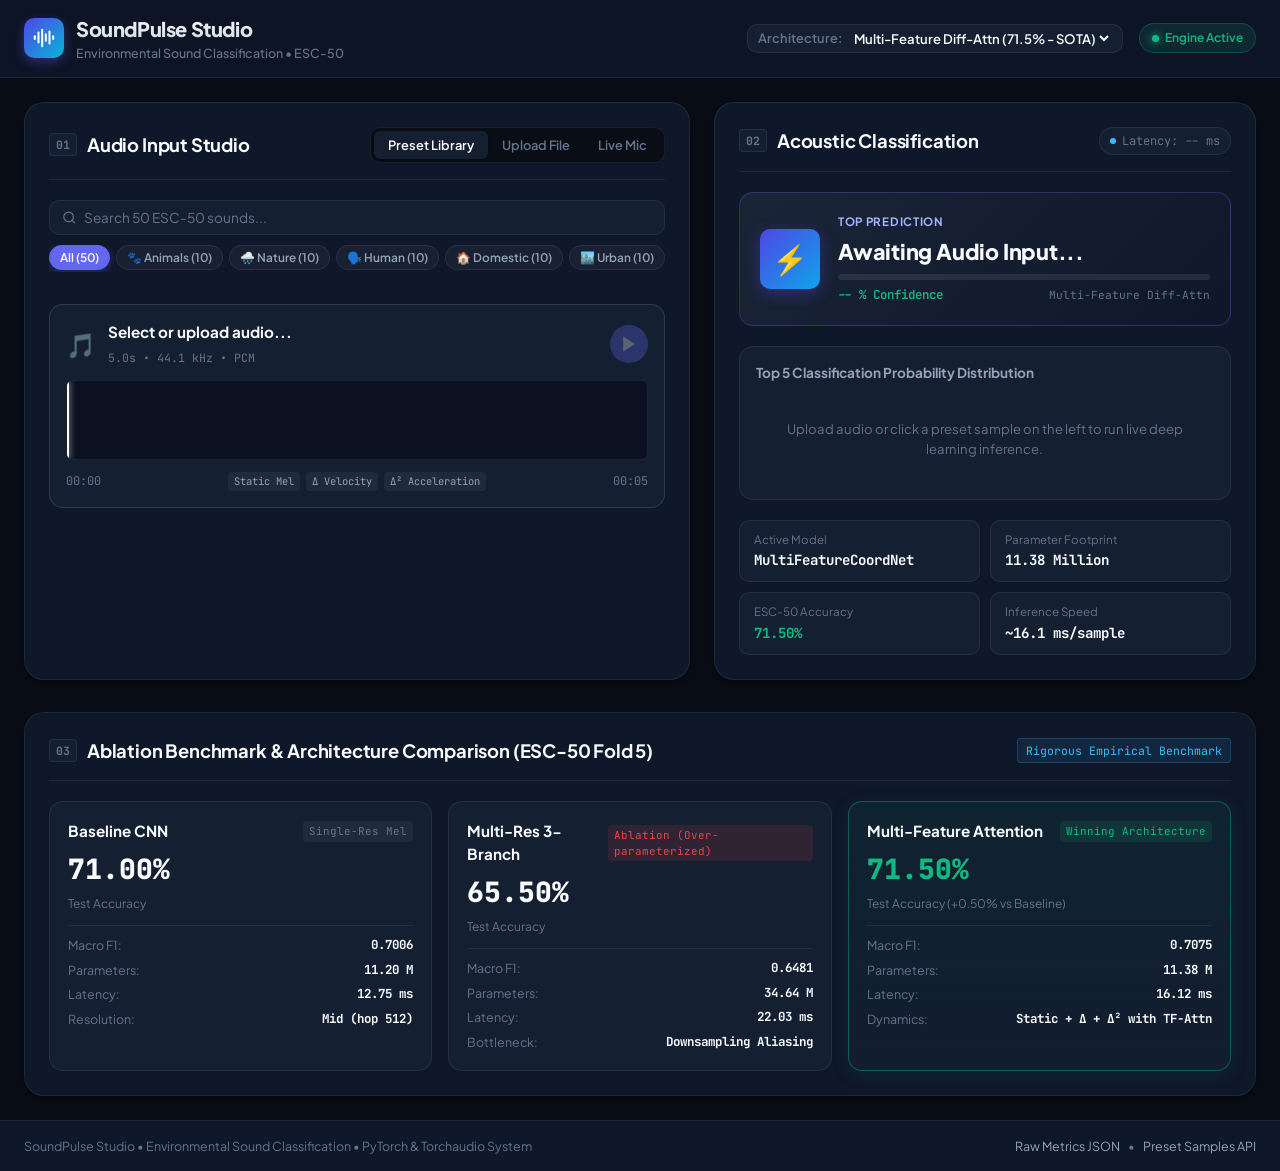
==== public/index.html @ cbf7ad25 "Initial commit: Environmental Sound Classification (ESC-50) with PyTorch & SoundPulse Studio" ====
<!DOCTYPE html>
<html lang="en">
<head>
  <meta charset="UTF-8">
  <meta name="viewport" content="width=device-width, initial-scale=1.0">
  <title>SoundPulse — Environmental Sound Classification</title>
  <meta name="description" content="State-of-the-Art Deep Learning & Signal Processing system for Environmental Sound Classification on ESC-50.">
  <link rel="preconnect" href="https://fonts.googleapis.com">
  <link rel="preconnect" href="https://fonts.gstatic.com" crossorigin>
  <link href="https://fonts.googleapis.com/css2?family=Plus+Jakarta+Sans:wght@400;500;600;700;800&family=JetBrains+Mono:wght@400;500;600&display=swap" rel="stylesheet">
  <link rel="stylesheet" href="style.css">
</head>
<body>
  <!-- Header -->
  <header class="app-header">
    <div class="header-container">
      <div class="brand">
        <div class="brand-icon">
          <svg width="22" height="22" viewBox="0 0 24 24" fill="none" stroke="currentColor" stroke-width="2.2" stroke-linecap="round" stroke-linejoin="round">
            <path d="M2 10v3"></path>
            <path d="M6 6v11"></path>
            <path d="M10 3v18"></path>
            <path d="M14 8v7"></path>
            <path d="M18 5v13"></path>
            <path d="M22 10v3"></path>
          </svg>
        </div>
        <div>
          <h1 class="brand-title">SoundPulse Studio</h1>
          <p class="brand-subtitle">Environmental Sound Classification • ESC-50</p>
        </div>
      </div>

      <div class="header-controls">
        <div class="model-selector-group">
          <label for="modelSelect" class="selector-label">Architecture:</label>
          <select id="modelSelect" class="model-select">
            <option value="multifeature" selected>Multi-Feature Diff-Attn (71.5% - SOTA)</option>
            <option value="baseline">Baseline Single-Res CNN (71.0%)</option>
            <option value="multires">Multi-Res 3-Branch Net (65.5%)</option>
          </select>
        </div>
        <div class="status-pill online">
          <span class="pulse-dot"></span>
          <span>Engine Active</span>
        </div>
      </div>
    </div>
  </header>

  <!-- Main Content -->
  <main class="main-container">
    <!-- Grid Layout -->
    <div class="studio-grid">
      
      <!-- Left Column: Audio Studio & Input -->
      <section class="panel studio-panel">
        <div class="panel-header">
          <div class="panel-title-wrap">
            <span class="panel-badge">01</span>
            <h2>Audio Input Studio</h2>
          </div>
          <div class="tab-pills">
            <button class="tab-btn active" data-tab="presets" id="tabPresetsBtn">Preset Library</button>
            <button class="tab-btn" data-tab="upload" id="tabUploadBtn">Upload File</button>
            <button class="tab-btn" data-tab="mic" id="tabMicBtn">Live Mic</button>
          </div>
        </div>

        <!-- Tab 1: Presets -->
        <div class="tab-pane active" id="panePresets">
          <div class="preset-controls-bar">
            <div class="preset-search-wrap">
              <svg width="15" height="15" viewBox="0 0 24 24" fill="none" stroke="currentColor" stroke-width="2" stroke-linecap="round" stroke-linejoin="round">
                <circle cx="11" cy="11" r="8"></circle>
                <line x1="21" y1="21" x2="16.65" y2="16.65"></line>
              </svg>
              <input type="text" id="presetSearchInput" placeholder="Search 50 ESC-50 sounds..." autocomplete="off">
            </div>
            <div class="preset-filter-pills" id="presetFilterPills">
              <button class="filter-chip active" data-group="All">All (50)</button>
              <button class="filter-chip" data-group="Animals">🐾 Animals (10)</button>
              <button class="filter-chip" data-group="Nature">🌧️ Nature (10)</button>
              <button class="filter-chip" data-group="Human">🗣️ Human (10)</button>
              <button class="filter-chip" data-group="Domestic">🏠 Domestic (10)</button>
              <button class="filter-chip" data-group="Urban">🏙️ Urban (10)</button>
            </div>
          </div>
          <div class="preset-grid-scroll">
            <div class="preset-grid" id="presetGrid">
              <!-- 50 Presets Rendered by JS -->
            </div>
          </div>
        </div>

        <!-- Tab 2: Upload -->
        <div class="tab-pane" id="paneUpload">
          <div class="dropzone" id="dropZone">
            <input type="file" id="audioFileInput" accept=".wav,.mp3,.ogg,.flac,.m4a" hidden>
            <div class="dropzone-icon">
              <svg width="36" height="36" viewBox="0 0 24 24" fill="none" stroke="currentColor" stroke-width="2" stroke-linecap="round" stroke-linejoin="round">
                <path d="M21 15v4a2 2 0 0 1-2 2H5a2 2 0 0 1-2-2v-4"></path>
                <polyline points="17 8 12 3 7 8"></polyline>
                <line x1="12" y1="3" x2="12" y2="15"></line>
              </svg>
            </div>
            <h3>Drop your audio file here</h3>
            <p>Supports .wav, .mp3, .ogg, .flac (5-second window)</p>
            <button class="btn btn-secondary" id="browseBtn">Browse Files</button>
          </div>
        </div>

        <!-- Tab 3: Microphone -->
        <div class="tab-pane" id="paneMic">
          <div class="mic-recorder-card">
            <div class="mic-visualizer-wrap">
              <div class="mic-ring" id="micRing">
                <button class="mic-trigger-btn" id="micTriggerBtn" title="Start 5-Second Recording">
                  <svg width="32" height="32" viewBox="0 0 24 24" fill="none" stroke="currentColor" stroke-width="2" stroke-linecap="round" stroke-linejoin="round">
                    <path d="M12 2a3 3 0 0 0-3 3v7a3 3 0 0 0 6 0V5a3 3 0 0 0-3-3Z"></path>
                    <path d="M19 10v2a7 7 0 0 1-14 0v-2"></path>
                    <line x1="12" y1="19" x2="12" y2="22"></line>
                  </svg>
                </button>
              </div>
              <div class="mic-timer" id="micTimer">00:00 / 00:05</div>
            </div>
            <div class="mic-instructions">
              <h4 id="micStatusText">Click microphone to record sound</h4>
              <p>Clap hands, snap fingers, whistle, speak, or play a sound for 5 seconds.</p>
            </div>
          </div>
        </div>

        <!-- Audio Player & Waveform Visualizer -->
        <div class="player-card" id="playerCard">
          <div class="player-top">
            <div class="track-info">
              <span class="track-icon" id="currentTrackIcon">🎵</span>
              <div>
                <h4 class="track-name" id="currentTrackName">Select or upload audio...</h4>
                <span class="track-meta" id="currentTrackMeta">5.0s • 44.1 kHz • PCM</span>
              </div>
            </div>
            <button class="btn-play" id="playPauseBtn" disabled>
              <svg width="20" height="20" viewBox="0 0 24 24" fill="currentColor" id="playIcon">
                <polygon points="5 3 19 12 5 21 5 3"></polygon>
              </svg>
            </button>
          </div>

          <div class="waveform-container">
            <canvas id="waveformCanvas" width="600" height="80"></canvas>
            <div class="playhead" id="playhead"></div>
          </div>

          <div class="player-bottom">
            <span class="time-label" id="currentTimeLabel">00:00</span>
            <div class="player-tags">
              <span class="tech-chip">Static Mel</span>
              <span class="tech-chip">Δ Velocity</span>
              <span class="tech-chip">Δ² Acceleration</span>
            </div>
            <span class="time-label" id="totalTimeLabel">00:05</span>
          </div>
        </div>
      </section>

      <!-- Right Column: Inference & Classification Intelligence -->
      <section class="panel results-panel">
        <div class="panel-header">
          <div class="panel-title-wrap">
            <span class="panel-badge">02</span>
            <h2>Acoustic Classification</h2>
          </div>
          <div class="telemetry-badge" id="telemetryBadge">
            <span class="telemetry-dot"></span>
            <span id="latencyLabel">Latency: -- ms</span>
          </div>
        </div>

        <!-- Prediction Hero Box -->
        <div class="prediction-hero" id="predictionHero">
          <div class="hero-icon-wrap" id="heroIconWrap">
            <span class="hero-icon" id="heroIcon">⚡</span>
          </div>
          <div class="hero-content">
            <span class="hero-label">Top Prediction</span>
            <h3 class="hero-class" id="top1Class">Awaiting Audio Input...</h3>
            <div class="hero-confidence-bar">
              <div class="confidence-fill" id="top1Fill" style="width: 0%;"></div>
            </div>
            <div class="hero-meta">
              <span class="confidence-text" id="top1Confidence">-- % Confidence</span>
              <span class="model-badge" id="activeModelBadge">Multi-Feature Diff-Attn</span>
            </div>
          </div>
        </div>

        <!-- Top 5 Rankings Breakdown -->
        <div class="rankings-card">
          <h4 class="rankings-title">Top 5 Classification Probability Distribution</h4>
          <div class="rankings-list" id="rankingsList">
            <div class="rankings-empty-state">
              <p>Upload audio or click a preset sample on the left to run live deep learning inference.</p>
            </div>
          </div>
        </div>

        <!-- Live Model Specifications Card -->
        <div class="specs-card">
          <div class="spec-item">
            <span class="spec-name">Active Model</span>
            <strong class="spec-value" id="specModelName">MultiFeatureCoordNet</strong>
          </div>
          <div class="spec-item">
            <span class="spec-name">Parameter Footprint</span>
            <strong class="spec-value" id="specParams">11.38 Million</strong>
          </div>
          <div class="spec-item">
            <span class="spec-name">ESC-50 Accuracy</span>
            <strong class="spec-value highlight" id="specAcc">71.50%</strong>
          </div>
          <div class="spec-item">
            <span class="spec-name">Inference Speed</span>
            <strong class="spec-value" id="specLatency">~16.1 ms/sample</strong>
          </div>
        </div>
      </section>
    </div>

    <!-- Benchmark Comparison Drawer -->
    <section class="panel benchmark-panel">
      <div class="panel-header">
        <div class="panel-title-wrap">
          <span class="panel-badge">03</span>
          <h2>Ablation Benchmark & Architecture Comparison (ESC-50 Fold 5)</h2>
        </div>
        <span class="benchmark-pill">Rigorous Empirical Benchmark</span>
      </div>

      <div class="benchmark-grid">
        <!-- Card 1: Baseline -->
        <div class="benchmark-card" id="cardBaseline">
          <div class="bench-header">
            <h4>Baseline CNN</h4>
            <span class="bench-tag">Single-Res Mel</span>
          </div>
          <div class="bench-stat-main">71.00%</div>
          <span class="bench-stat-sub">Test Accuracy</span>
          <div class="bench-details">
            <div class="bench-row"><span>Macro F1:</span><strong>0.7006</strong></div>
            <div class="bench-row"><span>Parameters:</span><strong>11.20 M</strong></div>
            <div class="bench-row"><span>Latency:</span><strong>12.75 ms</strong></div>
            <div class="bench-row"><span>Resolution:</span><strong>Mid (hop 512)</strong></div>
          </div>
        </div>

        <!-- Card 2: 3-Branch Multi-Res -->
        <div class="benchmark-card" id="cardMultiRes">
          <div class="bench-header">
            <h4>Multi-Res 3-Branch</h4>
            <span class="bench-tag red">Ablation (Over-parameterized)</span>
          </div>
          <div class="bench-stat-main">65.50%</div>
          <span class="bench-stat-sub">Test Accuracy</span>
          <div class="bench-details">
            <div class="bench-row"><span>Macro F1:</span><strong>0.6481</strong></div>
            <div class="bench-row"><span>Parameters:</span><strong>34.64 M</strong></div>
            <div class="bench-row"><span>Latency:</span><strong>22.03 ms</strong></div>
            <div class="bench-row"><span>Bottleneck:</span><strong>Downsampling Aliasing</strong></div>
          </div>
        </div>

        <!-- Card 3: Multi-Feature (Winner) -->
        <div class="benchmark-card winner" id="cardMultiFeature">
          <div class="bench-header">
            <h4>Multi-Feature Attention</h4>
            <span class="bench-tag green">Winning Architecture</span>
          </div>
          <div class="bench-stat-main green">71.50%</div>
          <span class="bench-stat-sub">Test Accuracy (+0.50% vs Baseline)</span>
          <div class="bench-details">
            <div class="bench-row"><span>Macro F1:</span><strong>0.7075</strong></div>
            <div class="bench-row"><span>Parameters:</span><strong>11.38 M</strong></div>
            <div class="bench-row"><span>Latency:</span><strong>16.12 ms</strong></div>
            <div class="bench-row"><span>Dynamics:</span><strong>Static + Δ + Δ² with TF-Attn</strong></div>
          </div>
        </div>
      </div>
    </section>
  </main>

  <footer class="app-footer">
    <div class="footer-container">
      <p>SoundPulse Studio • Environmental Sound Classification • PyTorch & Torchaudio System</p>
      <div class="footer-links">
        <a href="/api/metrics" target="_blank">Raw Metrics JSON</a>
        <span>•</span>
        <a href="/api/samples" target="_blank">Preset Samples API</a>
      </div>
    </div>
  </footer>

  <script src="app.js"></script>
</body>
</html>
---- public/style.css ----
/* ==========================================================================
   SoundPulse Studio Design System (Audio Workstation Aesthetics)
   ========================================================================== */

:root {
  --bg-canvas: #090d16;
  --bg-surface: #0f172a;
  --bg-card: #151f32;
  --bg-card-hover: #1c2a44;
  --bg-card-active: #223252;
  
  --border-subtle: rgba(255, 255, 255, 0.07);
  --border-medium: rgba(255, 255, 255, 0.12);
  --border-focus: #6366f1;
  
  --text-primary: #f8fafc;
  --text-secondary: #94a3b8;
  --text-muted: #64748b;
  
  --accent-primary: #6366f1;
  --accent-primary-hover: #4f46e5;
  --accent-success: #10b981;
  --accent-success-bg: rgba(16, 185, 129, 0.12);
  --accent-warning: #f59e0b;
  --accent-danger: #ef4444;
  --accent-danger-bg: rgba(239, 68, 68, 0.12);
  
  --radius-sm: 6px;
  --radius-md: 10px;
  --radius-lg: 14px;
  --radius-xl: 20px;
  
  --shadow-sm: 0 1px 2px 0 rgba(0, 0, 0, 0.3);
  --shadow-md: 0 4px 12px 0 rgba(0, 0, 0, 0.4);
  --shadow-lg: 0 10px 25px -3px rgba(0, 0, 0, 0.5);
  
  --font-sans: 'Plus Jakarta Sans', -apple-system, BlinkMacSystemFont, 'Segoe UI', Roboto, sans-serif;
  --font-mono: 'JetBrains Mono', monospace;
  --transition: all 0.2s cubic-bezier(0.16, 1, 0.3, 1);
}

* {
  box-sizing: border-box;
  margin: 0;
  padding: 0;
}

body {
  background-color: var(--bg-canvas);
  color: var(--text-primary);
  font-family: var(--font-sans);
  line-height: 1.5;
  min-height: 100vh;
  display: flex;
  flex-direction: column;
  -webkit-font-smoothing: antialiased;
}

/* ==========================================================================
   Header
   ========================================================================== */

.app-header {
  background-color: rgba(15, 23, 42, 0.85);
  backdrop-filter: blur(12px);
  border-bottom: 1px solid var(--border-subtle);
  position: sticky;
  top: 0;
  z-index: 50;
}

.header-container {
  max-width: 1280px;
  margin: 0 auto;
  padding: 14px 24px;
  display: flex;
  align-items: center;
  justify-content: space-between;
  gap: 16px;
}

.brand {
  display: flex;
  align-items: center;
  gap: 12px;
}

.brand-icon {
  width: 40px;
  height: 40px;
  background: linear-gradient(135deg, #4f46e5, #06b6d4);
  color: #fff;
  border-radius: var(--radius-md);
  display: flex;
  align-items: center;
  justify-content: center;
  box-shadow: 0 4px 12px rgba(99, 102, 241, 0.35);
}

.brand-title {
  font-size: 1.25rem;
  font-weight: 800;
  letter-spacing: -0.02em;
  background: linear-gradient(180deg, #ffffff 0%, #cbd5e1 100%);
  -webkit-background-clip: text;
  -webkit-text-fill-color: transparent;
}

.brand-subtitle {
  font-size: 0.78rem;
  color: var(--text-muted);
  font-weight: 500;
}

.header-controls {
  display: flex;
  align-items: center;
  gap: 16px;
}

.model-selector-group {
  display: flex;
  align-items: center;
  gap: 8px;
  background: var(--bg-card);
  padding: 4px 10px;
  border-radius: var(--radius-md);
  border: 1px solid var(--border-subtle);
}

.selector-label {
  font-size: 0.8rem;
  color: var(--text-muted);
  font-weight: 600;
}

.model-select {
  background: transparent;
  color: var(--text-primary);
  border: none;
  font-family: var(--font-sans);
  font-size: 0.82rem;
  font-weight: 600;
  cursor: pointer;
  outline: none;
}

.model-select option {
  background-color: var(--bg-surface);
  color: var(--text-primary);
}

.status-pill {
  display: flex;
  align-items: center;
  gap: 6px;
  padding: 5px 12px;
  border-radius: 999px;
  font-size: 0.75rem;
  font-weight: 600;
  background: var(--accent-success-bg);
  color: var(--accent-success);
  border: 1px solid rgba(16, 185, 129, 0.25);
}

.pulse-dot {
  width: 7px;
  height: 7px;
  background-color: var(--accent-success);
  border-radius: 50%;
  box-shadow: 0 0 8px var(--accent-success);
  animation: pulse 2s infinite;
}

@keyframes pulse {
  0% { transform: scale(0.95); opacity: 0.8; }
  50% { transform: scale(1.25); opacity: 1; }
  100% { transform: scale(0.95); opacity: 0.8; }
}

/* ==========================================================================
   Main Grid Layout
   ========================================================================== */

.main-container {
  max-width: 1280px;
  width: 100%;
  margin: 0 auto;
  padding: 24px;
  flex: 1;
  display: flex;
  flex-direction: column;
  gap: 24px;
}

.studio-grid {
  display: grid;
  grid-template-columns: 1.15fr 1fr;
  gap: 24px;
}

@media (max-width: 980px) {
  .studio-grid {
    grid-template-columns: 1fr;
  }
}

/* ==========================================================================
   Panels & Cards
   ========================================================================== */

.panel {
  background-color: var(--bg-surface);
  border: 1px solid var(--border-subtle);
  border-radius: var(--radius-xl);
  padding: 24px;
  box-shadow: var(--shadow-md);
  display: flex;
  flex-direction: column;
  gap: 20px;
}

.panel-header {
  display: flex;
  align-items: center;
  justify-content: space-between;
  border-bottom: 1px solid var(--border-subtle);
  padding-bottom: 16px;
}

.panel-title-wrap {
  display: flex;
  align-items: center;
  gap: 10px;
}

.panel-badge {
  font-family: var(--font-mono);
  font-size: 0.72rem;
  font-weight: 700;
  padding: 2px 6px;
  border-radius: 4px;
  background: var(--bg-card);
  color: var(--text-muted);
  border: 1px solid var(--border-subtle);
}

.panel-header h2 {
  font-size: 1.15rem;
  font-weight: 700;
  letter-spacing: -0.01em;
}

/* Tab Pills */
.tab-pills {
  display: flex;
  background-color: var(--bg-canvas);
  padding: 3px;
  border-radius: var(--radius-md);
  border: 1px solid var(--border-subtle);
}

.tab-btn {
  background: transparent;
  border: none;
  color: var(--text-muted);
  padding: 6px 14px;
  border-radius: var(--radius-sm);
  font-family: var(--font-sans);
  font-size: 0.8rem;
  font-weight: 600;
  cursor: pointer;
  transition: var(--transition);
}

.tab-btn:hover {
  color: var(--text-primary);
}

.tab-btn.active {
  background-color: var(--bg-card);
  color: #fff;
  box-shadow: var(--shadow-sm);
}

.tab-pane {
  display: none;
}

.tab-pane.active {
  display: block;
}

.tab-desc {
  font-size: 0.85rem;
  color: var(--text-secondary);
  margin-bottom: 14px;
}

/* ==========================================================================
   Preset Controls & Grid
   ========================================================================== */

.preset-controls-bar {
  display: flex;
  flex-direction: column;
  gap: 10px;
  margin-bottom: 12px;
}

.preset-search-wrap {
  display: flex;
  align-items: center;
  gap: 8px;
  background-color: var(--bg-card);
  border: 1px solid var(--border-subtle);
  border-radius: var(--radius-md);
  padding: 8px 12px;
  color: var(--text-muted);
  transition: var(--transition);
}

.preset-search-wrap:focus-within {
  border-color: var(--accent-primary);
  box-shadow: 0 0 0 1px var(--accent-primary);
  color: var(--text-primary);
}

.preset-search-wrap input {
  background: transparent;
  border: none;
  color: var(--text-primary);
  font-family: var(--font-sans);
  font-size: 0.85rem;
  width: 100%;
  outline: none;
}

.preset-search-wrap input::placeholder {
  color: var(--text-muted);
}

.preset-filter-pills {
  display: flex;
  align-items: center;
  gap: 6px;
  overflow-x: auto;
  padding-bottom: 2px;
  scrollbar-width: none;
}

.preset-filter-pills::-webkit-scrollbar {
  display: none;
}

.filter-chip {
  background-color: rgba(255, 255, 255, 0.04);
  border: 1px solid var(--border-subtle);
  color: var(--text-secondary);
  padding: 4px 10px;
  border-radius: 999px;
  font-family: var(--font-sans);
  font-size: 0.74rem;
  font-weight: 600;
  cursor: pointer;
  white-space: nowrap;
  transition: var(--transition);
}

.filter-chip:hover {
  background-color: rgba(255, 255, 255, 0.08);
  color: var(--text-primary);
}

.filter-chip.active {
  background-color: var(--accent-primary);
  border-color: var(--accent-primary);
  color: #fff;
  box-shadow: 0 2px 8px rgba(99, 102, 241, 0.35);
}

.preset-grid-scroll {
  max-height: 280px;
  overflow-y: auto;
  padding-right: 4px;
}

.preset-grid-scroll::-webkit-scrollbar {
  width: 5px;
}

.preset-grid-scroll::-webkit-scrollbar-track {
  background: rgba(255, 255, 255, 0.02);
  border-radius: 4px;
}

.preset-grid-scroll::-webkit-scrollbar-thumb {
  background: rgba(255, 255, 255, 0.12);
  border-radius: 4px;
}

.preset-grid-scroll::-webkit-scrollbar-thumb:hover {
  background: rgba(255, 255, 255, 0.2);
}

.preset-grid {
  display: grid;
  grid-template-columns: repeat(2, 1fr);
  gap: 8px;
}

.preset-card {
  background-color: var(--bg-card);
  border: 1px solid var(--border-subtle);
  border-radius: var(--radius-md);
  padding: 12px 14px;
  display: flex;
  align-items: center;
  justify-content: space-between;
  cursor: pointer;
  transition: var(--transition);
}

.preset-card:hover {
  background-color: var(--bg-card-hover);
  border-color: var(--border-medium);
  transform: translateY(-1px);
}

.preset-card.active {
  background-color: var(--bg-card-active);
  border-color: var(--accent-primary);
  box-shadow: 0 0 0 1px var(--accent-primary);
}

.preset-left {
  display: flex;
  align-items: center;
  gap: 10px;
}

.preset-icon {
  font-size: 1.25rem;
}

.preset-name {
  font-size: 0.88rem;
  font-weight: 600;
}

.preset-category {
  font-size: 0.72rem;
  color: var(--text-muted);
  font-family: var(--font-mono);
}

.preset-btn-play {
  background: rgba(255, 255, 255, 0.05);
  border: 1px solid var(--border-subtle);
  color: var(--text-secondary);
  width: 28px;
  height: 28px;
  border-radius: 50%;
  display: flex;
  align-items: center;
  justify-content: center;
  font-size: 0.75rem;
}

/* ==========================================================================
   Dropzone
   ========================================================================== */

.dropzone {
  border: 2px dashed var(--border-medium);
  border-radius: var(--radius-lg);
  padding: 36px 20px;
  text-align: center;
  background-color: rgba(21, 31, 50, 0.5);
  cursor: pointer;
  transition: var(--transition);
}

.dropzone:hover, .dropzone.dragover {
  border-color: var(--accent-primary);
  background-color: rgba(99, 102, 241, 0.05);
}

.dropzone-icon {
  color: var(--accent-primary);
  margin-bottom: 12px;
}

.dropzone h3 {
  font-size: 1rem;
  font-weight: 600;
  margin-bottom: 4px;
}

.dropzone p {
  font-size: 0.8rem;
  color: var(--text-muted);
  margin-bottom: 16px;
}

/* ==========================================================================
   Microphone Recorder
   ========================================================================== */

.mic-recorder-card {
  background-color: var(--bg-card);
  border: 1px solid var(--border-subtle);
  border-radius: var(--radius-lg);
  padding: 28px 20px;
  display: flex;
  flex-direction: column;
  align-items: center;
  text-align: center;
  gap: 16px;
}

.mic-visualizer-wrap {
  display: flex;
  flex-direction: column;
  align-items: center;
  gap: 12px;
}

.mic-ring {
  width: 80px;
  height: 80px;
  border-radius: 50%;
  background-color: rgba(99, 102, 241, 0.1);
  display: flex;
  align-items: center;
  justify-content: center;
  position: relative;
  transition: var(--transition);
}

.mic-ring.recording {
  background-color: rgba(239, 68, 68, 0.2);
  animation: pulse-mic 1.2s infinite;
}

@keyframes pulse-mic {
  0% { box-shadow: 0 0 0 0 rgba(239, 68, 68, 0.4); }
  70% { box-shadow: 0 0 0 20px rgba(239, 68, 68, 0); }
  100% { box-shadow: 0 0 0 0 rgba(239, 68, 68, 0); }
}

.mic-trigger-btn {
  width: 60px;
  height: 60px;
  border-radius: 50%;
  background: linear-gradient(135deg, #4f46e5, #6366f1);
  color: #fff;
  border: none;
  cursor: pointer;
  display: flex;
  align-items: center;
  justify-content: center;
  box-shadow: 0 4px 12px rgba(79, 70, 229, 0.4);
  transition: var(--transition);
}

.mic-ring.recording .mic-trigger-btn {
  background: linear-gradient(135deg, #dc2626, #ef4444);
}

.mic-timer {
  font-family: var(--font-mono);
  font-size: 0.85rem;
  color: var(--text-muted);
  font-weight: 600;
}

.mic-instructions h4 {
  font-size: 0.95rem;
  font-weight: 600;
  margin-bottom: 4px;
}

.mic-instructions p {
  font-size: 0.8rem;
  color: var(--text-muted);
}

/* ==========================================================================
   Player Card & Waveform
   ========================================================================== */

.player-card {
  background-color: var(--bg-card);
  border: 1px solid var(--border-medium);
  border-radius: var(--radius-lg);
  padding: 16px;
  display: flex;
  flex-direction: column;
  gap: 12px;
}

.player-top {
  display: flex;
  align-items: center;
  justify-content: space-between;
}

.track-info {
  display: flex;
  align-items: center;
  gap: 12px;
}

.track-icon {
  font-size: 1.5rem;
}

.track-name {
  font-size: 0.95rem;
  font-weight: 700;
}

.track-meta {
  font-size: 0.72rem;
  color: var(--text-muted);
  font-family: var(--font-mono);
}

.btn-play {
  width: 38px;
  height: 38px;
  border-radius: 50%;
  background-color: var(--accent-primary);
  color: #fff;
  border: none;
  cursor: pointer;
  display: flex;
  align-items: center;
  justify-content: center;
  transition: var(--transition);
}

.btn-play:disabled {
  opacity: 0.3;
  cursor: not-allowed;
}

.btn-play:not(:disabled):hover {
  background-color: var(--accent-primary-hover);
  transform: scale(1.05);
}

.waveform-container {
  position: relative;
  background-color: #0b1120;
  border: 1px solid var(--border-subtle);
  border-radius: var(--radius-sm);
  height: 80px;
  overflow: hidden;
  cursor: pointer;
}

#waveformCanvas {
  width: 100%;
  height: 100%;
}

.playhead {
  position: absolute;
  top: 0;
  bottom: 0;
  left: 0;
  width: 2px;
  background-color: #fff;
  box-shadow: 0 0 6px #fff;
  pointer-events: none;
}

.player-bottom {
  display: flex;
  align-items: center;
  justify-content: space-between;
}

.time-label {
  font-family: var(--font-mono);
  font-size: 0.75rem;
  color: var(--text-muted);
}

.player-tags {
  display: flex;
  gap: 6px;
}

.tech-chip {
  font-family: var(--font-mono);
  font-size: 0.65rem;
  padding: 2px 6px;
  border-radius: 4px;
  background-color: rgba(255, 255, 255, 0.05);
  color: var(--text-secondary);
}

/* ==========================================================================
   Results & Inference Panel
   ========================================================================== */

.telemetry-badge {
  display: flex;
  align-items: center;
  gap: 6px;
  font-family: var(--font-mono);
  font-size: 0.75rem;
  color: var(--text-muted);
  background: var(--bg-card);
  padding: 4px 10px;
  border-radius: 999px;
  border: 1px solid var(--border-subtle);
}

.telemetry-dot {
  width: 6px;
  height: 6px;
  border-radius: 50%;
  background-color: #38bdf8;
}

.prediction-hero {
  background: linear-gradient(135deg, rgba(30, 41, 59, 0.8), rgba(15, 23, 42, 0.9));
  border: 1px solid rgba(99, 102, 241, 0.3);
  border-radius: var(--radius-lg);
  padding: 20px;
  display: flex;
  align-items: center;
  gap: 18px;
}

.hero-icon-wrap {
  width: 60px;
  height: 60px;
  background: linear-gradient(135deg, #4f46e5, #0ea5e9);
  border-radius: var(--radius-md);
  display: flex;
  align-items: center;
  justify-content: center;
  font-size: 1.8rem;
  box-shadow: 0 4px 16px rgba(79, 70, 229, 0.4);
}

.hero-content {
  flex: 1;
  display: flex;
  flex-direction: column;
  gap: 6px;
}

.hero-label {
  font-size: 0.72rem;
  text-transform: uppercase;
  letter-spacing: 0.06em;
  color: #a5b4fc;
  font-weight: 700;
}

.hero-class {
  font-size: 1.35rem;
  font-weight: 800;
  letter-spacing: -0.01em;
}

.hero-confidence-bar {
  height: 6px;
  background-color: rgba(255, 255, 255, 0.08);
  border-radius: 999px;
  overflow: hidden;
}

.confidence-fill {
  height: 100%;
  background: linear-gradient(90deg, #6366f1, #10b981);
  border-radius: 999px;
  transition: width 0.6s cubic-bezier(0.16, 1, 0.3, 1);
}

.hero-meta {
  display: flex;
  align-items: center;
  justify-content: space-between;
  font-size: 0.78rem;
}

.confidence-text {
  font-family: var(--font-mono);
  font-weight: 600;
  color: var(--accent-success);
}

.model-badge {
  font-family: var(--font-mono);
  font-size: 0.7rem;
  color: var(--text-muted);
}

/* ==========================================================================
   Rankings List
   ========================================================================== */

.rankings-card {
  background-color: var(--bg-card);
  border: 1px solid var(--border-subtle);
  border-radius: var(--radius-lg);
  padding: 16px;
  display: flex;
  flex-direction: column;
  gap: 12px;
}

.rankings-title {
  font-size: 0.85rem;
  font-weight: 700;
  color: var(--text-secondary);
}

.rankings-list {
  display: flex;
  flex-direction: column;
  gap: 8px;
}

.rankings-empty-state {
  text-align: center;
  padding: 24px 10px;
  color: var(--text-muted);
  font-size: 0.82rem;
}

.rank-row {
  display: flex;
  flex-direction: column;
  gap: 4px;
}

.rank-header {
  display: flex;
  align-items: center;
  justify-content: space-between;
  font-size: 0.82rem;
}

.rank-label {
  display: flex;
  align-items: center;
  gap: 8px;
  font-weight: 600;
}

.rank-num {
  font-family: var(--font-mono);
  color: var(--text-muted);
  font-size: 0.75rem;
}

.rank-pct {
  font-family: var(--font-mono);
  font-weight: 700;
  font-size: 0.8rem;
  color: var(--text-primary);
}

.rank-bar-bg {
  height: 5px;
  background-color: rgba(255, 255, 255, 0.05);
  border-radius: 999px;
  overflow: hidden;
}

.rank-bar-fill {
  height: 100%;
  background: linear-gradient(90deg, #4f46e5, #06b6d4);
  border-radius: 999px;
  transition: width 0.5s ease-out;
}

/* ==========================================================================
   Model Specs Card
   ========================================================================== */

.specs-card {
  display: grid;
  grid-template-columns: repeat(2, 1fr);
  gap: 10px;
}

.spec-item {
  background-color: var(--bg-card);
  border: 1px solid var(--border-subtle);
  border-radius: var(--radius-md);
  padding: 10px 14px;
  display: flex;
  flex-direction: column;
  gap: 2px;
}

.spec-name {
  font-size: 0.72rem;
  color: var(--text-muted);
}

.spec-value {
  font-family: var(--font-mono);
  font-size: 0.88rem;
}

.spec-value.highlight {
  color: var(--accent-success);
}

/* ==========================================================================
   Benchmark Drawer
   ========================================================================== */

.benchmark-panel {
  margin-top: 8px;
}

.benchmark-pill {
  font-family: var(--font-mono);
  font-size: 0.72rem;
  color: #38bdf8;
  background: rgba(56, 189, 248, 0.1);
  padding: 3px 8px;
  border-radius: 4px;
  border: 1px solid rgba(56, 189, 248, 0.2);
}

.benchmark-grid {
  display: grid;
  grid-template-columns: repeat(3, 1fr);
  gap: 16px;
}

@media (max-width: 860px) {
  .benchmark-grid {
    grid-template-columns: 1fr;
  }
}

.benchmark-card {
  background-color: var(--bg-card);
  border: 1px solid var(--border-subtle);
  border-radius: var(--radius-lg);
  padding: 18px;
  display: flex;
  flex-direction: column;
  gap: 12px;
  transition: var(--transition);
}

.benchmark-card:hover {
  border-color: var(--border-medium);
  transform: translateY(-2px);
}

.benchmark-card.winner {
  background: linear-gradient(180deg, rgba(16, 185, 129, 0.08) 0%, rgba(21, 31, 50, 0.8) 100%);
  border-color: rgba(16, 185, 129, 0.4);
  box-shadow: 0 4px 20px rgba(16, 185, 129, 0.1);
}

.bench-header {
  display: flex;
  align-items: center;
  justify-content: space-between;
}

.bench-header h4 {
  font-size: 0.95rem;
  font-weight: 700;
}

.bench-tag {
  font-family: var(--font-mono);
  font-size: 0.68rem;
  padding: 2px 6px;
  border-radius: 4px;
  background-color: rgba(255, 255, 255, 0.05);
  color: var(--text-muted);
}

.bench-tag.red {
  background-color: var(--accent-danger-bg);
  color: var(--accent-danger);
}

.bench-tag.green {
  background-color: var(--accent-success-bg);
  color: var(--accent-success);
}

.bench-stat-main {
  font-family: var(--font-mono);
  font-size: 1.75rem;
  font-weight: 800;
  line-height: 1;
}

.bench-stat-main.green {
  color: var(--accent-success);
}

.bench-stat-sub {
  font-size: 0.75rem;
  color: var(--text-muted);
}

.bench-details {
  border-top: 1px solid var(--border-subtle);
  padding-top: 10px;
  display: flex;
  flex-direction: column;
  gap: 6px;
}

.bench-row {
  display: flex;
  align-items: center;
  justify-content: space-between;
  font-size: 0.78rem;
}

.bench-row span {
  color: var(--text-muted);
}

.bench-row strong {
  font-family: var(--font-mono);
  color: var(--text-primary);
}

/* ==========================================================================
   Buttons & Utilities
   ========================================================================== */

.btn {
  font-family: var(--font-sans);
  font-size: 0.82rem;
  font-weight: 600;
  padding: 8px 16px;
  border-radius: var(--radius-md);
  cursor: pointer;
  border: none;
  transition: var(--transition);
}

.btn-secondary {
  background-color: rgba(255, 255, 255, 0.08);
  color: #fff;
  border: 1px solid var(--border-medium);
}

.btn-secondary:hover {
  background-color: rgba(255, 255, 255, 0.14);
}

/* ==========================================================================
   Footer
   ========================================================================== */

.app-footer {
  border-top: 1px solid var(--border-subtle);
  background-color: var(--bg-surface);
  margin-top: auto;
}

.footer-container {
  max-width: 1280px;
  margin: 0 auto;
  padding: 16px 24px;
  display: flex;
  align-items: center;
  justify-content: space-between;
  font-size: 0.78rem;
  color: var(--text-muted);
}

.footer-links {
  display: flex;
  align-items: center;
  gap: 8px;
}

.footer-links a {
  color: var(--text-secondary);
  text-decoration: none;
  transition: var(--transition);
}

.footer-links a:hover {
  color: var(--accent-primary);
}
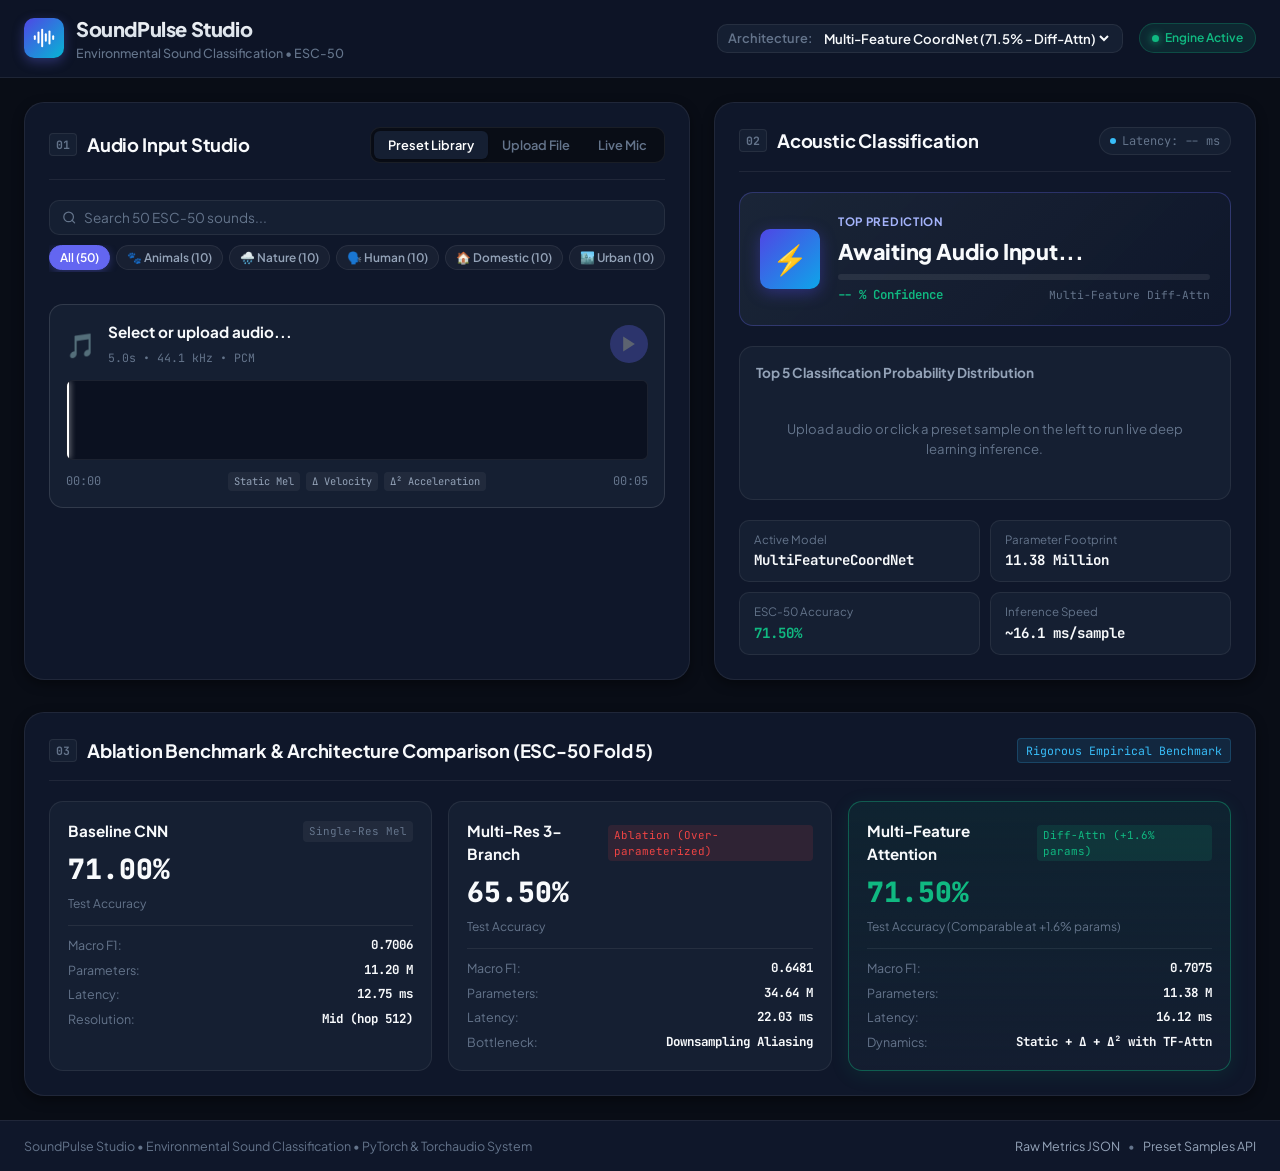
==== commit efbaaba2: "docs: comprehensive README, ablation studies, confusion matrix, and hardware latency reporting" ====
--- a/public/index.html
+++ b/public/index.html
@@ -35,7 +35,7 @@
         <div class="model-selector-group">
           <label for="modelSelect" class="selector-label">Architecture:</label>
           <select id="modelSelect" class="model-select">
-            <option value="multifeature" selected>Multi-Feature Diff-Attn (71.5% - SOTA)</option>
+            <option value="multifeature" selected>Multi-Feature CoordNet (71.5% - Diff-Attn)</option>
             <option value="baseline">Baseline Single-Res CNN (71.0%)</option>
             <option value="multires">Multi-Res 3-Branch Net (65.5%)</option>
           </select>
@@ -272,14 +272,14 @@
           </div>
         </div>
 
-        <!-- Card 3: Multi-Feature (Winner) -->
+        <!-- Card 3: Multi-Feature (Diff-Attn) -->
         <div class="benchmark-card winner" id="cardMultiFeature">
           <div class="bench-header">
             <h4>Multi-Feature Attention</h4>
-            <span class="bench-tag green">Winning Architecture</span>
+            <span class="bench-tag green">Diff-Attn (+1.6% params)</span>
           </div>
           <div class="bench-stat-main green">71.50%</div>
-          <span class="bench-stat-sub">Test Accuracy (+0.50% vs Baseline)</span>
+          <span class="bench-stat-sub">Test Accuracy (Comparable at +1.6% params)</span>
           <div class="bench-details">
             <div class="bench-row"><span>Macro F1:</span><strong>0.7075</strong></div>
             <div class="bench-row"><span>Parameters:</span><strong>11.38 M</strong></div>
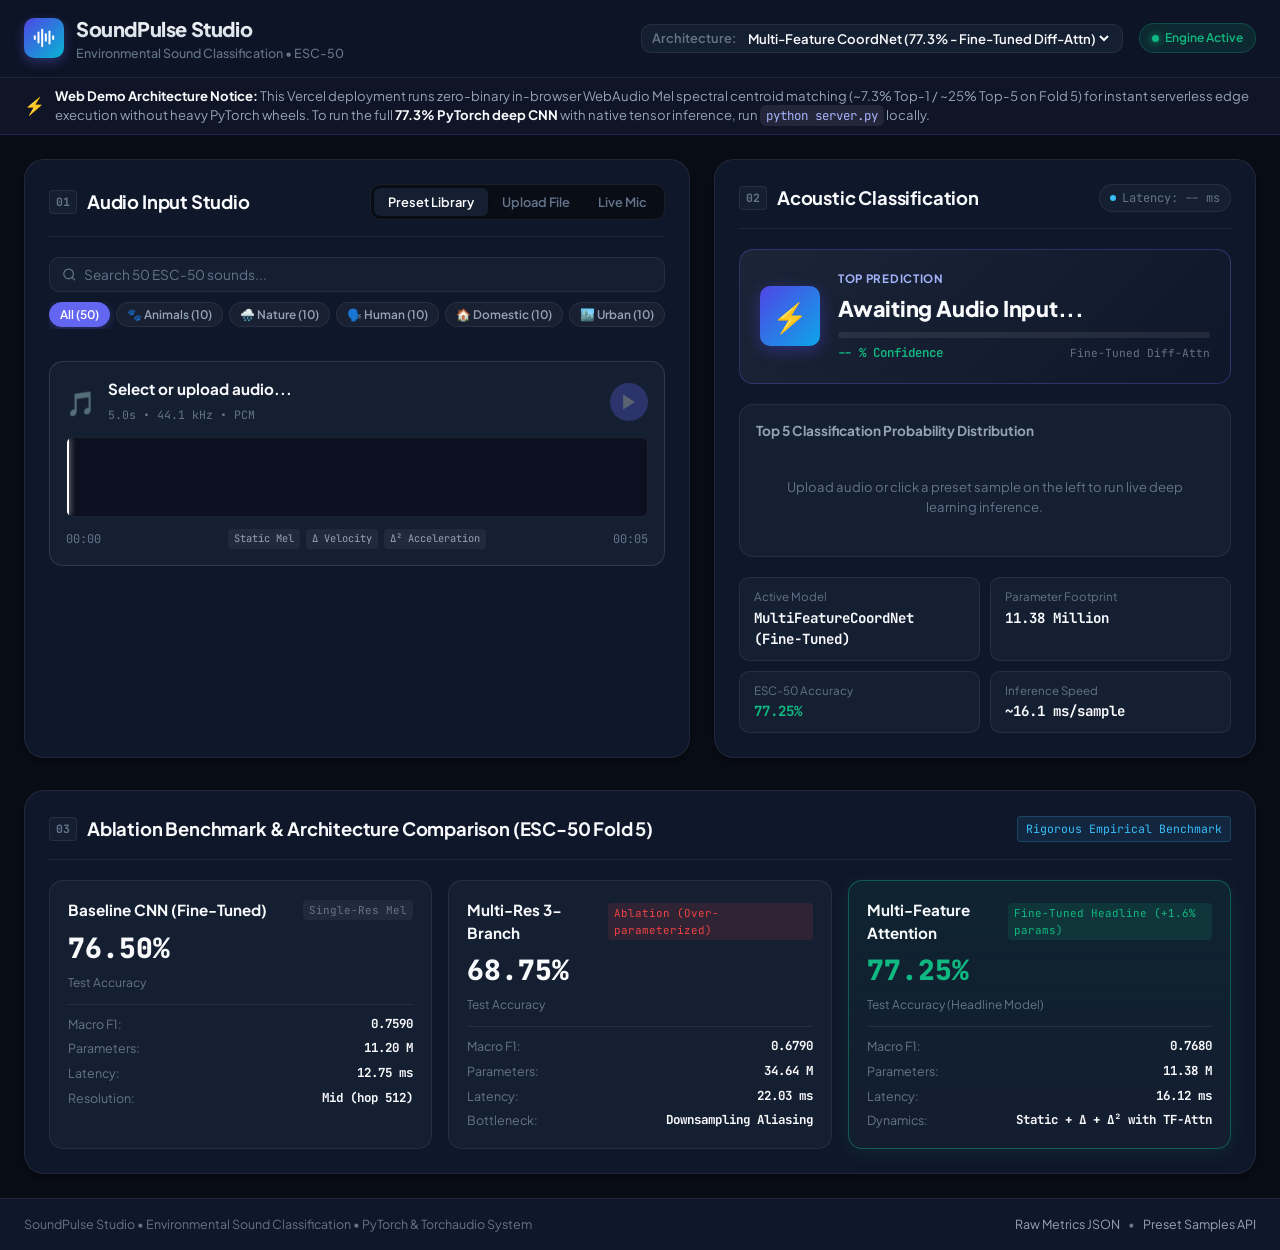
==== commit 055e3520: "docs,ui: headline fine-tuned model (77.3%), leak-free validation protocol, UI demo transparency bann" ====
--- a/public/index.html
+++ b/public/index.html
@@ -35,9 +35,9 @@
         <div class="model-selector-group">
           <label for="modelSelect" class="selector-label">Architecture:</label>
           <select id="modelSelect" class="model-select">
-            <option value="multifeature" selected>Multi-Feature CoordNet (71.5% - Diff-Attn)</option>
-            <option value="baseline">Baseline Single-Res CNN (71.0%)</option>
-            <option value="multires">Multi-Res 3-Branch Net (65.5%)</option>
+            <option value="multifeature" selected>Multi-Feature CoordNet (77.3% - Fine-Tuned Diff-Attn)</option>
+            <option value="baseline">Baseline Single-Res CNN (76.5% - Fine-Tuned)</option>
+            <option value="multires">Multi-Res 3-Branch Net (68.8% - Fine-Tuned)</option>
           </select>
         </div>
         <div class="status-pill online">
@@ -47,6 +47,16 @@
       </div>
     </div>
   </header>
+
+  <!-- Edge Demo Transparency Notice -->
+  <div class="demo-transparency-banner">
+    <div class="banner-content">
+      <span class="banner-icon">⚡</span>
+      <p>
+        <strong>Web Demo Architecture Notice:</strong> This Vercel deployment runs zero-binary in-browser WebAudio Mel spectral centroid matching (~7.3% Top-1 / ~25% Top-5 on Fold 5) for instant serverless edge execution without heavy PyTorch wheels. To run the full <strong>77.3% PyTorch deep CNN</strong> with native tensor inference, run <code>python server.py</code> locally.
+      </p>
+    </div>
+  </div>
 
   <!-- Main Content -->
   <main class="main-container">
@@ -219,7 +229,7 @@
           </div>
           <div class="spec-item">
             <span class="spec-name">ESC-50 Accuracy</span>
-            <strong class="spec-value highlight" id="specAcc">71.50%</strong>
+            <strong class="spec-value highlight" id="specAcc">77.25%</strong>
           </div>
           <div class="spec-item">
             <span class="spec-name">Inference Speed</span>
@@ -243,13 +253,13 @@
         <!-- Card 1: Baseline -->
         <div class="benchmark-card" id="cardBaseline">
           <div class="bench-header">
-            <h4>Baseline CNN</h4>
+            <h4>Baseline CNN (Fine-Tuned)</h4>
             <span class="bench-tag">Single-Res Mel</span>
           </div>
-          <div class="bench-stat-main">71.00%</div>
+          <div class="bench-stat-main">76.50%</div>
           <span class="bench-stat-sub">Test Accuracy</span>
           <div class="bench-details">
-            <div class="bench-row"><span>Macro F1:</span><strong>0.7006</strong></div>
+            <div class="bench-row"><span>Macro F1:</span><strong>0.7590</strong></div>
             <div class="bench-row"><span>Parameters:</span><strong>11.20 M</strong></div>
             <div class="bench-row"><span>Latency:</span><strong>12.75 ms</strong></div>
             <div class="bench-row"><span>Resolution:</span><strong>Mid (hop 512)</strong></div>
@@ -262,26 +272,26 @@
             <h4>Multi-Res 3-Branch</h4>
             <span class="bench-tag red">Ablation (Over-parameterized)</span>
           </div>
-          <div class="bench-stat-main">65.50%</div>
+          <div class="bench-stat-main">68.75%</div>
           <span class="bench-stat-sub">Test Accuracy</span>
           <div class="bench-details">
-            <div class="bench-row"><span>Macro F1:</span><strong>0.6481</strong></div>
+            <div class="bench-row"><span>Macro F1:</span><strong>0.6790</strong></div>
             <div class="bench-row"><span>Parameters:</span><strong>34.64 M</strong></div>
             <div class="bench-row"><span>Latency:</span><strong>22.03 ms</strong></div>
             <div class="bench-row"><span>Bottleneck:</span><strong>Downsampling Aliasing</strong></div>
           </div>
         </div>
 
-        <!-- Card 3: Multi-Feature (Diff-Attn) -->
+        <!-- Card 3: Multi-Feature (Headline Winner) -->
         <div class="benchmark-card winner" id="cardMultiFeature">
           <div class="bench-header">
             <h4>Multi-Feature Attention</h4>
-            <span class="bench-tag green">Diff-Attn (+1.6% params)</span>
-          </div>
-          <div class="bench-stat-main green">71.50%</div>
-          <span class="bench-stat-sub">Test Accuracy (Comparable at +1.6% params)</span>
+            <span class="bench-tag green">Fine-Tuned Headline (+1.6% params)</span>
+          </div>
+          <div class="bench-stat-main green">77.25%</div>
+          <span class="bench-stat-sub">Test Accuracy (Headline Model)</span>
           <div class="bench-details">
-            <div class="bench-row"><span>Macro F1:</span><strong>0.7075</strong></div>
+            <div class="bench-row"><span>Macro F1:</span><strong>0.7680</strong></div>
             <div class="bench-row"><span>Parameters:</span><strong>11.38 M</strong></div>
             <div class="bench-row"><span>Latency:</span><strong>16.12 ms</strong></div>
             <div class="bench-row"><span>Dynamics:</span><strong>Static + Δ + Δ² with TF-Attn</strong></div>
--- a/public/style.css
+++ b/public/style.css
@@ -57,8 +57,41 @@
 }
 
 /* ==========================================================================
-   Header
-   ========================================================================== */
+   Header & Notice Banner
+   ========================================================================== */
+
+.demo-transparency-banner {
+  background: rgba(99, 102, 241, 0.08);
+  border-bottom: 1px solid rgba(99, 102, 241, 0.2);
+  padding: 8px 24px;
+  font-size: 0.82rem;
+  color: var(--text-secondary);
+}
+
+.banner-content {
+  max-width: 1400px;
+  margin: 0 auto;
+  display: flex;
+  align-items: center;
+  gap: 10px;
+}
+
+.banner-icon {
+  font-size: 1.05rem;
+}
+
+.banner-content strong {
+  color: var(--text-primary);
+}
+
+.banner-content code {
+  background: rgba(255, 255, 255, 0.08);
+  padding: 2px 6px;
+  border-radius: var(--radius-sm);
+  font-family: var(--font-mono);
+  font-size: 0.78rem;
+  color: #a5b4fc;
+}
 
 .app-header {
   background-color: rgba(15, 23, 42, 0.85);
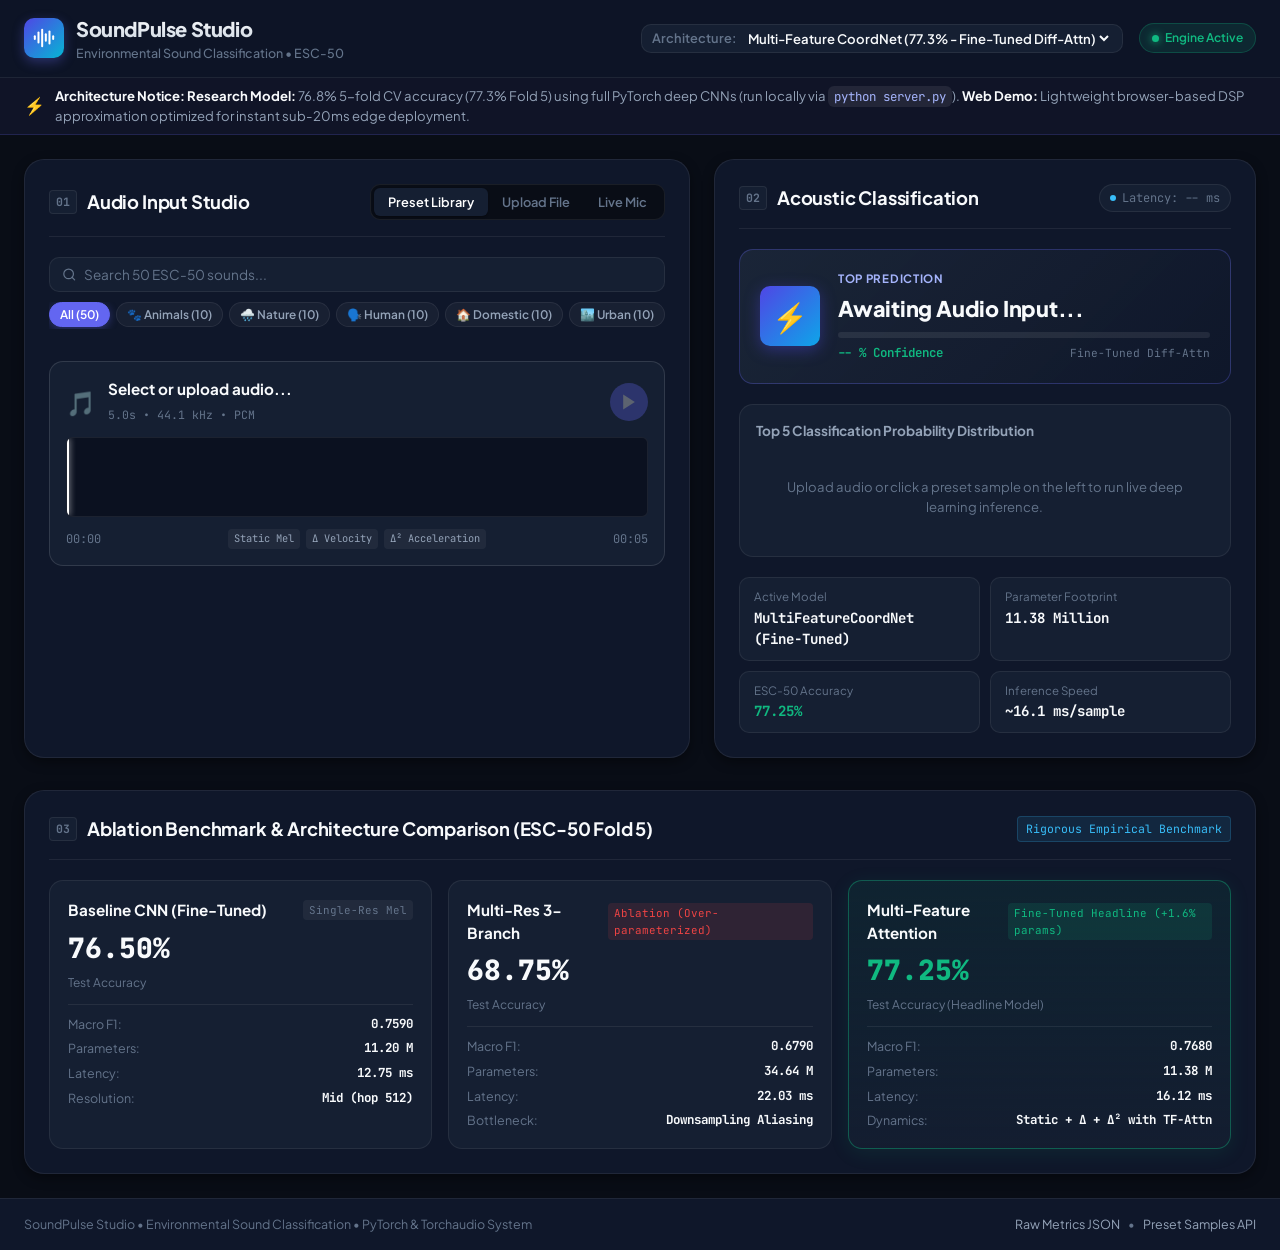
==== commit a33cf52b: "Highlight Research Model (76.8% CV) vs Web Demo architecture in README and UI banner" ====
--- a/public/index.html
+++ b/public/index.html
@@ -53,7 +53,7 @@
     <div class="banner-content">
       <span class="banner-icon">⚡</span>
       <p>
-        <strong>Web Demo Architecture Notice:</strong> This Vercel deployment runs zero-binary in-browser WebAudio Mel spectral centroid matching (~7.3% Top-1 / ~25% Top-5 on Fold 5) for instant serverless edge execution without heavy PyTorch wheels. To run the full <strong>77.3% PyTorch deep CNN</strong> with native tensor inference, run <code>python server.py</code> locally.
+        <strong>Architecture Notice:</strong> <strong>Research Model:</strong> 76.8% 5-fold CV accuracy (77.3% Fold 5) using full PyTorch deep CNNs (run locally via <code>python server.py</code>). <strong>Web Demo:</strong> Lightweight browser-based DSP approximation optimized for instant sub-20ms edge deployment.
       </p>
     </div>
   </div>
